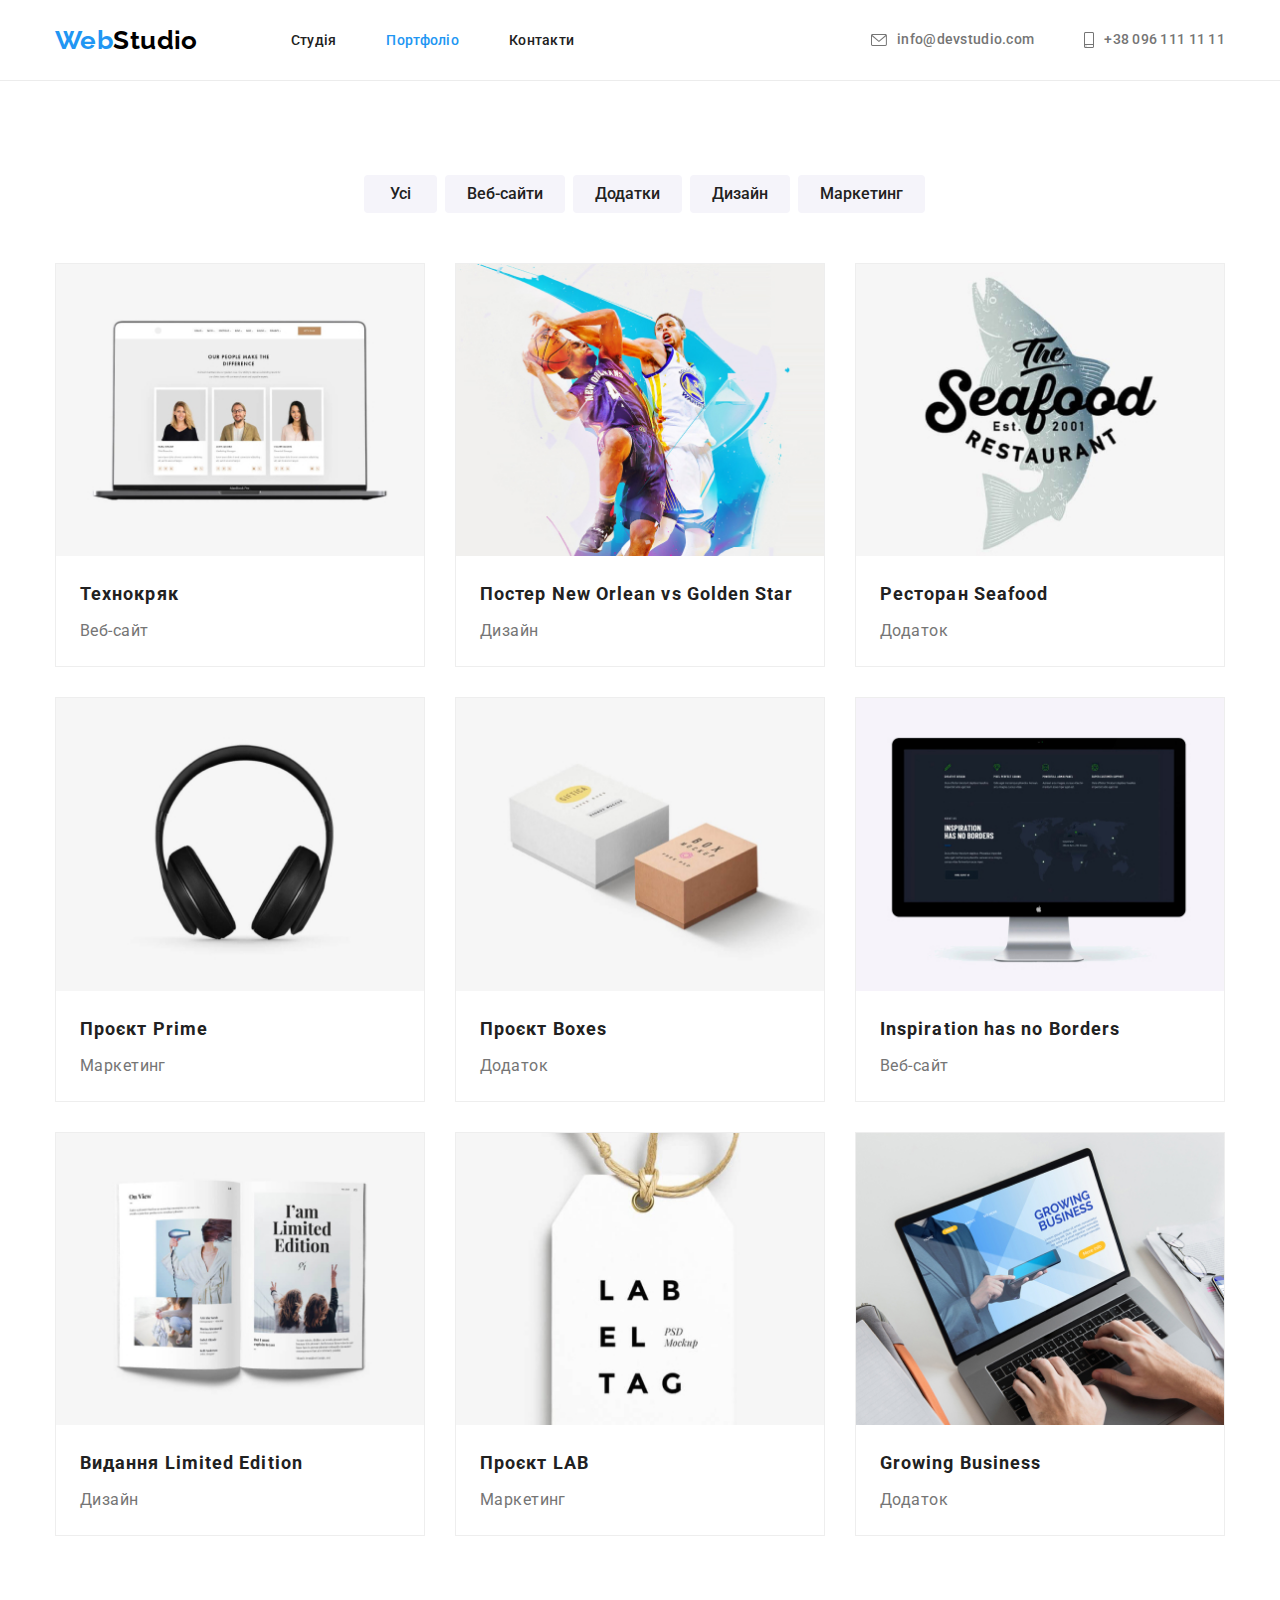
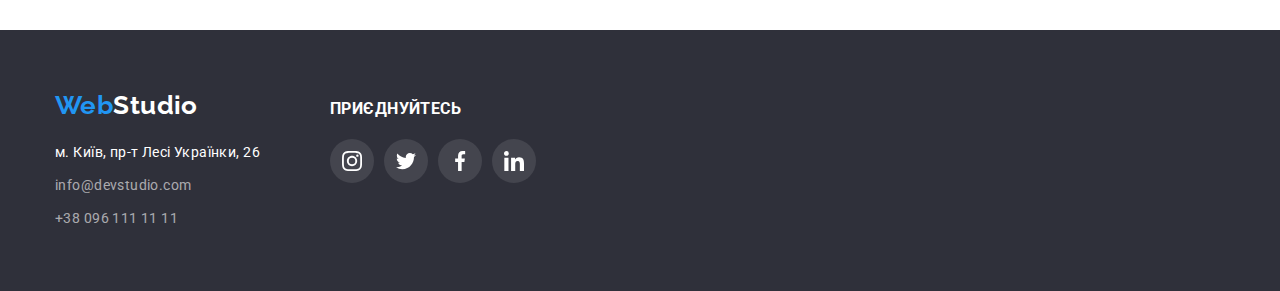
==== portfolio.html @ 6695ce91 "old-Relese" ====
<!DOCTYPE html>
<html lang="ua">
  <head>
    <meta charset="UTF-8" />
    <meta http-equiv="X-UA-Compatible" content="IE=edge" />
    <meta name="viewport" content="width=device-width, initial-scale=1.0" />
    <link
      rel="stylesheet"
      href="https://cdnjs.cloudflare.com/ajax/libs/modern-normalize/1.0.0/modern-normalize.min.css"
    />
    <link rel="preconnect" href="https://fonts.googleapis.com" />
    <link rel="preconnect" href="https://fonts.gstatic.com" crossorigin />
    <link rel="preconnect" href="https://fonts.googleapis.com" />
    <link rel="preconnect" href="https://fonts.gstatic.com" crossorigin />
    <link
      href="https://fonts.googleapis.com/css2?family=Raleway:wght@700&family=Roboto:wght@400;500;700;900&display=swap"
      rel="stylesheet"
    />
    <title>Homework</title>
    <link rel="stylesheet" href="css/styles.css" />
  </head>

  <body>
    <header class="header">
      <div class="container header-container">
        <nav class="header-nav">
          <a class="link logo header-logo" href="./index.html"
            ><span class="logo-accent">Web</span>Studio</a
          >
          <ul class="list header-link-list">
            <li><a class="link header-link" href="./index.html">Студія</a></li>
            <li><a class="link header-link current" href="./portfolio.html">Портфоліо</a></li>
            <li><a class="link header-link" href="">Контакти</a></li>
          </ul>
        </nav>
        <ul class="list header-contacts-list">
          <li class="header-contacts-card">
            <a class="link header-contacts-link" href="mailto:info@devstudio.com"
              ><svg class="contact-icons" width="16" height="12">
                <use href="./images/icons.svg#icon_mail-us"></use>
              </svg>
              <span>info@devstudio.com</span></a
            >
          </li>
          <li class="header-contacts-card">
            <a class="link header-contacts-link" href="tel:+380961111111"
              ><svg class="contact-icons" width="10" height="16">
                <use href="./images/icons.svg#icon_call-us"></use>
              </svg>
              <span>+38 096 111 11 11</span></a
            >
          </li>
        </ul>
      </div>
    </header>
    <main>
      <section class="portfolio section">
        <div class="container">
          <h1 hidden class="visualy-hidden">Проекти</h1>
          <ul class="list filters-list">
            <li><button class="btn filters-btn" type="button">Усі</button></li>
            <li>
              <button class="btn filters-btn" type="button">Веб-сайти</button>
            </li>
            <li><button class="btn filters-btn" type="button">Додатки</button></li>
            <li><button class="btn filters-btn" type="button">Дизайн</button></li>
            <li>
              <button class="btn filters-btn" type="button">Маркетинг</button>
            </li>
          </ul>
          <ul class="list project-list">
            <li class="project">
              <a class="link" href="">
                <img
                  class="project-img"
                  src="./images/techno-cryak.jpg"
                  alt="ноутбук з відкритим сайтом якоїсь команди"
                  width="370"
                  height="294"
                />
                <div class="project-about">
                  <h2 class="project-title">Технокряк</h2>
                  <p class="project-text">Веб-сайт</p>
                </div>
              </a>
            </li>
            <li class="project">
              <a class="link" href="#">
                <img
                  class="project-img"
                  src="./images/basketball.jpg"
                  alt="2 баскетболісти і м'яч"
                  width="370"
                  height="294"
                />
                <div class="project-about">
                  <h2 class="project-title">Постер New Orlean vs Golden Star</h2>
                  <p class="project-text">Дизайн</p>
                </div>
              </a>
            </li>
            <li class="project">
              <a class="link" href="#"
                ><img
                  class="project-img"
                  src="./images/restourant.jpg"
                  alt="логотип"
                  width="370"
                  height="294"
                />
                <div class="project-about">
                  <h2 class="project-title">Ресторан Seafood</h2>
                  <p class="project-text">Додаток</p>
                </div>
              </a>
            </li>
            <li class="project">
              <a class="link" href="#"
                ><img
                  class="project-img"
                  src="./images/prime.jpg"
                  alt="великі навушники"
                  width="370"
                  height="294"
                />
                <div class="project-about">
                  <h2 class="project-title">Проєкт Prime</h2>
                  <p class="project-text">Маркетинг</p>
                </div>
              </a>
            </li>
            <li class="project">
              <a class="link" href="#"
                ><img
                  class="project-img"
                  src="./images/boxes-proj.jpg"
                  alt="дві стильні коробки"
                  width="370"
                  height="294"
                />
                <div class="project-about">
                  <h2 class="project-title">Проєкт Boxes</h2>
                  <p class="project-text">Додаток</p>
                </div>
              </a>
            </li>
            <li class="project">
              <a class="link" href="#"
                ><img
                  class="project-img"
                  src="./images/inspiration.jpg"
                  alt="проект на моніторі"
                  width="370"
                  height="294"
                />
                <div class="project-about">
                  <h2 class="project-title">Inspiration has no Borders</h2>
                  <p class="project-text">Веб-сайт</p>
                </div>
              </a>
            </li>
            <li class="project">
              <a class="link" href="#"
                ><img
                  class="project-img"
                  src="./images/limited-edition.jpg"
                  alt="журнал"
                  width="370"
                  height="294"
                />
                <div class="project-about">
                  <h2 class="project-title">Видання Limited Edition</h2>
                  <p class="project-text">Дизайн</p>
                </div></a
              >
            </li>
            <li class="project">
              <a class="link" href="#">
                <img
                  class="project-img"
                  src="./images/the-lab-proj.jpg"
                  alt="пейджик з назвою"
                  width="370"
                  height="294"
                />
                <div class="project-about">
                  <h2 class="project-title">Проєкт LAB</h2>
                  <p class="project-text">Маркетинг</p>
                </div></a
              >
            </li>
            <li class="project">
              <a class="link" href="#">
                <img
                  class="project-img"
                  src="./images/grow-business.jpg"
                  alt="робота за ноутбуком"
                  width="370"
                  height="294"
                />
                <div class="project-about">
                  <h2 class="project-title">Growing Business</h2>
                  <p class="project-text">Додаток</p>
                </div>
              </a>
            </li>
          </ul>
        </div>
      </section>
    </main>
    <footer class="footer">
      <div class="container footer-container">
        <div class="footer-cards">
          <a class="link logo logo-last" href="./index.html"
            ><span class="logo-accent">Web</span>Studio</a
          >
          <address class="adress">
            <ul class="list adress-list">
              <li>
                <a
                  class="link adress-map"
                  href="https://www.google.com.ua/maps/place/%D0%B1%D1%83%D0%BB%D1%8C%D0%B2%D0%B0%D1%80+%D0%9B%D0%B5%D1%81%D1%96+%D0%A3%D0%BA%D1%80%D0%B0%D1%97%D0%BD%D0%BA%D0%B8,+26/@50.4266265,30.5386271,18.17z/data=!4m6!3m5!1s0x40d4cf0e033ecbe9:0x57a4dffefec77da0!4b1!8m2!3d50.4265807!4d30.5383858?hl=uk"
                  target="_blank"
                  rel="nofolow noreferrer noopener"
                  >м. Київ, пр-т Лесі Українки, 26</a
                >
              </li>
              <li>
                <a class="link adress-link" href="mailto:info@devstudio.com">info@devstudio.com</a>
              </li>
              <li>
                <a class="link adress-link" href="tel:+380961111111">+38 096 111 11 11</a>
              </li>
            </ul>
          </address>
        </div>
        <div class="socials">
          <h3>Приєднуйтесь</h3>
          <ul class="list socials-list">
            <li>
              <a href="" class="link socials-link">
                <svg width="20" height="20">
                  <use href="./images/icons.svg#icon_instagram"></use>
                </svg>
              </a>
            </li>
            <li>
              <a href="" class="link socials-link">
                <svg width="20" height="20">
                  <use href="./images/icons.svg#icon_twitter"></use>
                </svg>
              </a>
            </li>
            <li>
              <a href="" class="link socials-link">
                <svg width="20" height="20">
                  <use href="./images/icons.svg#icon_facebook"></use>
                </svg>
              </a>
            </li>
            <li>
              <a href="" class="link socials-link">
                <svg width="20" height="20">
                  <use href="./images/icons.svg#icon_linkedin"></use>
                </svg>
              </a>
            </li>
          </ul>
        </div>
      </div>
    </footer>
  </body>
</html>
---- css/styles.css ----
:root {
      --zeema-blue: #2196f3;
      --dark-theme: #2F303A;
      --color-white: #FFFFFF;
      --color-gray: #757575;
      --color-onix: #212121;
      --medium-text: 16px;
      --gaps-small: 30px;
      --gaps-medium: 50px;
      --top-distance: 94px;
      --left-right-dist: 215px;
}

*,
*::after,
*::before {
      margin: 0;
}

body {
      font-family: 'Roboto', sans-serif;
      font-size: 14px;
      letter-spacing: 0.03em;
      color: var(--color-onix);
      background-color: var(--color-white);
      position: relative;
}

/* ---------------General-styles-----------------*/

.container {
      width: 1200px;
      padding: 0 15px;
      margin: auto;
}

.section {
      padding: 94px 0;
      margin: auto;
      background-repeat: no-repeat;
}

.list {
      list-style: none;
      padding-left: 0;
      display: flex;
}

.link {
      text-decoration: none;

}

/* margin: inherit; */

.logo {
      font-family: 'Raleway', sans-serif;
      font-weight: 700;
      font-size: 26px;
      line-height: 1.19;
      color: #000000;
}

.logo .logo-accent {
      color: var(--zeema-blue);
}

.logo.logo-last {
      color: var(--color-white);

}

.section-title {
      font-size: 36px;
      line-height: 1.66;
      text-align: center;
      margin-bottom: var(--gaps-medium);
}

.btn {
      font-family: inherit;
      border-radius: 4px;
      border: hidden;
}

.btn:hover,
.btn:focus {
      color: var(--color-white);
      background-color: var(--zeema-blue);
      box-shadow: 0px 4px 4px rgba(0, 0, 0, 0.15);
      cursor: pointer;
}

.link.header-link.current {
      color: var(--zeema-blue)
}

img {
      display: block;
      max-width: 100%;
      height: auto;
}

/*---------------Menu-----------------*/

.header {
      border-bottom: 1px solid #ECECEC;
}

.header-logo {
      padding: 24px 0;
      margin-right: 93px;
}

.header-container {
      display: flex;
}

.header-nav {
      display: flex;
      justify-items: center;
      align-items: center;
}

.header-link {
      font-weight: 500;
      font-size: var(--small-text);
      line-height: 1.14;
      letter-spacing: 0.02em;
      color: inherit;
      padding: 32px 0;
}

.header-link-list {
      column-gap: var(--gaps-medium);
}

/* .header-link-list li:nth-child(n+2) {
      margin-left: var(--gaps-medium);
} */

/* .header-link-list li:first-child {
      margin-left: 0;
} */

.header-link:hover,
.header-link:focus {
      color: var(--zeema-blue);
}

.header-contacts-list {
      align-items: center;
      column-gap: var(--gaps-medium);
      margin-left: auto;
}

/* .header-contacts-list li:nth-child(n+2) {
      margin-left:var(--gaps-medium);
} */

.header-contacts-link {
      font-weight: 500;
      font-size: var(--small-text);
      line-height: 1.14;
      letter-spacing: 0.02em;
      color: var(--color-gray);
      padding: 32px 0;
      display: flex;
      align-items: center;
}

.header-contacts-link:hover,
.header-contacts-link:focus {
      color: var(--zeema-blue);
      fill: var(--zeema-blue);
}

.header-contacts-link span {
      margin-left: 10px;
}

.contact-icons {
      fill: currentColor
}

/*-------------Contacts---------------*/

.footer {
      background-color: var(--dark-theme);
      padding: 60px 0;
}

/* height: 252px; */

.footer-container {
      display: flex;
      column-gap: 70px;
      align-items: baseline;
}

.adress {
      margin-top: 20px;
      display: flex;
      column-gap: 70px;
}

.socials h3 {
      line-height: 1.14;
      text-transform: uppercase;
      color: var(--color-white);
      margin-bottom: 20px;
}

.adress-list {
      flex-direction: column;
      row-gap: 9px;
}

/* .adress-list li:nth-child(-n+2) {
      margin-bottom: 9px;
} */

.socials-list {
      align-items: baseline;
      column-gap: 10px;
}

.socials-list li {
      background-color: rgba(256, 256, 256, 0.1);
      border-radius: 50%;
      width: 44px;
      height: 44px;

}

.socials-list li:hover,
.socials-list li:focus {
      background-color: var(--zeema-blue);
}

.socials-link {
      width: 100%;
      height: 100%;
      fill: var(--color-white);
      display: flex;
      align-items: center;
      justify-content: center;
}

.adress-map {
      font-style: normal;
      color: var(--color-white);
      line-height: 1.71;
}

.adress-link {
      font-style: normal;
      line-height: 1.71;
      color: rgba(255, 255, 255, 0.6);
}

.adress-link:hover,
.adress-link:focus {
      color: var(--zeema-blue);
}

/* ----------------------------HOME---------------------------*/

.hero {
      padding: 200px 0;
      text-align: center;
      background-image: linear-gradient(rgba(47, 48, 58, 0.4), rgba(47, 48, 58, 0.4)), url("../images/teamwork-day.jpg");
      background-position: center;
      max-width: 1600px;
      
      background-size: contain;
      background-color: var(--dark-theme);
}

.hero-title {
      text-transform: uppercase;
      font-weight: 900;
      font-size: 44px;
      line-height: 1.36;
      letter-spacing: 0.06em;
      color: var(--color-white);
      width: 696px;
      margin: auto auto var(--gaps-small);
}

.hero-btn {
      font-weight: 700;
      font-size: var(--medium-text);
      line-height: 1.88;
      letter-spacing: 0.06em;
      background-color: var(--zeema-blue);
      color: var(--color-white);
      width: 216px;
      height: 50px;
}

.hero-btn:active,
.hero-btn:focus {
      background-color: #188CE8;
}

/* -------------------features-------------------- */

.visualy-hidden {
      visibility: hidden;
}

.features-list {
      margin: auto;
      column-gap: var(--gaps-small);
}

.list.features-list .features-list-item {
      width: 270px;
}

/* .features-list-item:nth-child(n+2) {
      margin-left: var(--gaps-small);
} */

.features-list-item div {
      height: 120px;
      background-color: #F5F4FA;
      border-radius: 4px;
      display: flex;
      align-items: center;
      justify-content: center;
      margin-bottom: 30px;
}

.features-list-title {
      text-transform: uppercase;
      font-size: var(--small-text);
      line-height: 1.14;
}

.features-list-text {
      line-height: 1.71;
      color: var(--color-gray);
      margin-top: 10px;
}

/* -------------------Work------------------- */

.work {
      padding-top: 0;
}

.work-list {
      gap: var(--gaps-small);
}

/* .work-list-item:nth-child(n+2) {
      margin-left: var(--gaps-small);
} */

/*--------------------Team---------------------*/

.team {
      background-color: #F5F4FA;
}

.team-list {
      column-gap: var(--gaps-small);
}

.team-cards {
      background-color: var(--color-white);
      box-shadow: 0px 1px 3px rgba(0, 0, 0, 0.12), 0px 1px 1px rgba(0, 0, 0, 0.14), 0px 2px 1px rgba(0, 0, 0, 0.2);
      border-radius: 0px 0px 4px 4px;
      width: 270px;
}

/* .team-cards:nth-child(n+2) {
      margin-left: var(--gaps-small);
} */

.team-member-about {
      padding: var(--gaps-small) 32px;
}

.team-names {
      font-weight: 500;
      font-size: var(--medium-text);
      line-height: 1.18;
      text-align: center;
}

.team-text {
      font-size: var(--medium-text);
      line-height: 1.18;
      color: var(--color-gray);
      text-align: center;
      margin-top: 10px;
}

.member-socials {
      margin-top: 16px;
      justify-content: center;
      column-gap: 10px;
}

.member-socials li {
      width: 44px;
      height: 44px;
      background-color: inherit;
}

.member-social-link {
      width: 100%;
      height: 100%;
      border-radius: 50%;
      display: flex;
      align-items: center;
      justify-content: center;
      color: #AFB1B8;
}
.member-social-link svg {
      fill: currentColor;
}
.member-social-link:hover,
.member-social-link:focus {
      background-color: var(--zeema-blue);
      color: var(--color-white);
}

/* ---------------Regular clients----------------- */

.clients {
      justify-items: center;
      column-gap: var(--gaps-small);
}

.clients li {
      width: 170px;
      height: 92px;
      border: 1px solid #AFB1B8;
      border-radius: 4px;

}

.clients li:hover,
.clients li:focus {
      border: 1px solid var(--zeema-blue);
}

.client-link {
      width: 100%;
      height: 100%;
      display: flex;
      align-items: center;
      justify-content: center;
      margin: auto;
      color: #AFB1B8;
}

.client-link svg {
      fill: currentColor;
}

.client-link:hover,
.client-link:focus {
      color: var(--zeema-blue);
}

/*-------------------------PORTFOLIO--------------------------*/

.portfolio {
      background-color: var(--color-white);
}

.filters-list {
      display: flex;
      justify-content: center;
      margin-bottom: 50px;
}

.filters-btn {
      background-color: #F5F4FA;
      font-weight: 500;
      font-size: var(--medium-text);
      line-height: 1.62;
      color: var(--color-onix);
      min-width: 73px;
      padding: 6px 22px;
      margin-left: 8px;
}

.project-list {
      flex-wrap: wrap;
      gap: var(--gaps-small);

}

.project-list .project {
      width: 370px;
      background: var(--color-white);
      border: 1px solid #EEEEEE;
}

.project .link:hover,
.project .link:focus {
      display:block;
      width: 100%;
      height: 100%;
      box-shadow: 0px 1px 1px rgba(0, 0, 0, 0.12),
            0px 4px 4px rgba(0, 0, 0, 0.06),
            1px 4px 6px rgba(0, 0, 0, 0.16);
}

/* width: 370px;
      margin-left: var(--gaps-small);
      margin-bottom: var(--gaps-small); */

/* // .project-list:nth-child(3n+1) {
      margin-left: 0;
}

.project-list:nth-child(-n+3) {
      margin-bottom: 0;
} // */

.project-about {
      padding: 20px 24px;
}

.project-title {
      font-size: 18px;
      line-height: 2;
      letter-spacing: 0.06em;
      color: var(--color-onix);
}

.project-text {
      font-size: var(--medium-text);
      line-height: 1.88;
      color: var(--color-gray);
      margin-top: 4px;
}
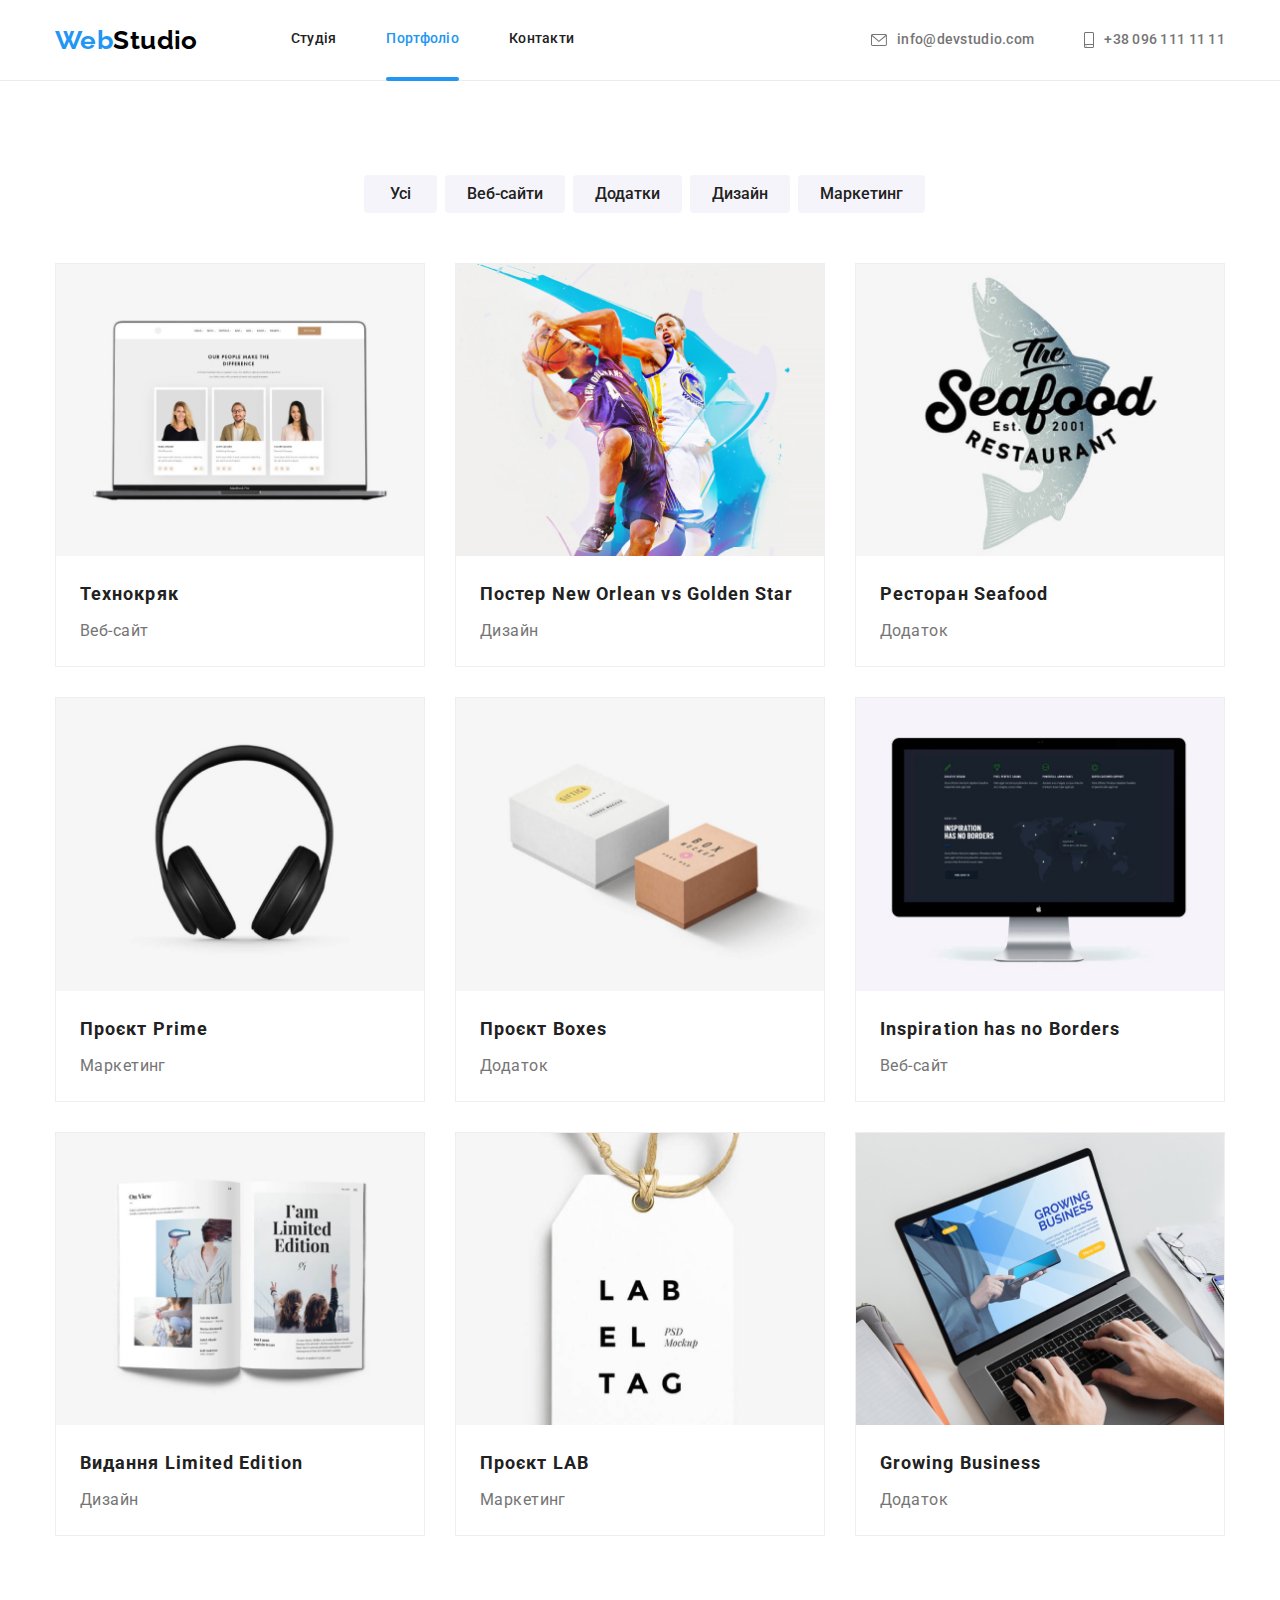
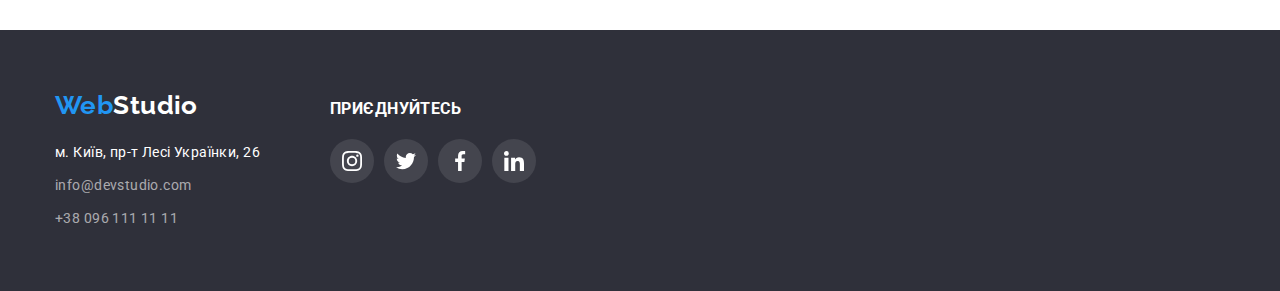
==== commit 0849a28c: "Relese-1" ====
--- a/portfolio.html
+++ b/portfolio.html
@@ -70,14 +70,21 @@
           </ul>
           <ul class="list project-list">
             <li class="project">
-              <a class="link" href="">
-                <img
-                  class="project-img"
-                  src="./images/techno-cryak.jpg"
-                  alt="ноутбук з відкритим сайтом якоїсь команди"
-                  width="370"
-                  height="294"
-                />
+              <a class="link project-link" href="">
+                <div class="overlay-div">
+                  <img
+                    class="project-img"
+                    src="./images/techno-cryak.jpg"
+                    alt="ноутбук з відкритим сайтом якоїсь команди"
+                    width="370"
+                    height="294"
+                  />
+                  <p class="overlay">
+                    Ресурс пропонує комплексні пропозиції з різним рівнем функціоналу та сервісів.
+                    Все це дозволить відвідувачу отримати вичерпні відомості про компанію чи
+                    приватну особу.
+                  </p>
+                </div>
                 <div class="project-about">
                   <h2 class="project-title">Технокряк</h2>
                   <p class="project-text">Веб-сайт</p>
@@ -85,14 +92,17 @@
               </a>
             </li>
             <li class="project">
-              <a class="link" href="#">
-                <img
-                  class="project-img"
-                  src="./images/basketball.jpg"
-                  alt="2 баскетболісти і м'яч"
-                  width="370"
-                  height="294"
-                />
+              <a class="link project-link" href="#">
+                <div class="overlay-div">
+                  <img
+                    class="project-img"
+                    src="./images/basketball.jpg"
+                    alt="2 баскетболісти і м'яч"
+                    width="370"
+                    height="294"
+                  />
+                  <p></p>
+                </div>
                 <div class="project-about">
                   <h2 class="project-title">Постер New Orlean vs Golden Star</h2>
                   <p class="project-text">Дизайн</p>
@@ -100,14 +110,17 @@
               </a>
             </li>
             <li class="project">
-              <a class="link" href="#"
-                ><img
-                  class="project-img"
-                  src="./images/restourant.jpg"
-                  alt="логотип"
-                  width="370"
-                  height="294"
-                />
+              <a class="link project-link" href="#">
+                <div class="overlay-div">
+                  <img
+                    class="project-img"
+                    src="./images/restourant.jpg"
+                    alt="логотип"
+                    width="370"
+                    height="294"
+                  />
+                  <p></p>
+                </div>
                 <div class="project-about">
                   <h2 class="project-title">Ресторан Seafood</h2>
                   <p class="project-text">Додаток</p>
@@ -115,14 +128,17 @@
               </a>
             </li>
             <li class="project">
-              <a class="link" href="#"
-                ><img
-                  class="project-img"
-                  src="./images/prime.jpg"
-                  alt="великі навушники"
-                  width="370"
-                  height="294"
-                />
+              <a class="link project-link" href="#">
+                <div class="overlay-div">
+                  <img
+                    class="project-img"
+                    src="./images/prime.jpg"
+                    alt="великі навушники"
+                    width="370"
+                    height="294"
+                  />
+                  <p></p>
+                </div>
                 <div class="project-about">
                   <h2 class="project-title">Проєкт Prime</h2>
                   <p class="project-text">Маркетинг</p>
@@ -130,14 +146,17 @@
               </a>
             </li>
             <li class="project">
-              <a class="link" href="#"
-                ><img
-                  class="project-img"
-                  src="./images/boxes-proj.jpg"
-                  alt="дві стильні коробки"
-                  width="370"
-                  height="294"
-                />
+              <a class="link project-link" href="#">
+                <div class="overlay-div">
+                  <img
+                    class="project-img"
+                    src="./images/boxes-proj.jpg"
+                    alt="дві стильні коробки"
+                    width="370"
+                    height="294"
+                  />
+                  <p></p>
+                </div>
                 <div class="project-about">
                   <h2 class="project-title">Проєкт Boxes</h2>
                   <p class="project-text">Додаток</p>
@@ -145,14 +164,17 @@
               </a>
             </li>
             <li class="project">
-              <a class="link" href="#"
-                ><img
-                  class="project-img"
-                  src="./images/inspiration.jpg"
-                  alt="проект на моніторі"
-                  width="370"
-                  height="294"
-                />
+              <a class="link project-link" href="#">
+                <div class="overlay-div">
+                  <img
+                    class="project-img"
+                    src="./images/inspiration.jpg"
+                    alt="проект на моніторі"
+                    width="370"
+                    height="294"
+                  />
+                  <p></p>
+                </div>
                 <div class="project-about">
                   <h2 class="project-title">Inspiration has no Borders</h2>
                   <p class="project-text">Веб-сайт</p>
@@ -160,14 +182,17 @@
               </a>
             </li>
             <li class="project">
-              <a class="link" href="#"
-                ><img
-                  class="project-img"
-                  src="./images/limited-edition.jpg"
-                  alt="журнал"
-                  width="370"
-                  height="294"
-                />
+              <a class="link project-link" href="#">
+                <div class="overlay-div">
+                  <img
+                    class="project-img"
+                    src="./images/limited-edition.jpg"
+                    alt="журнал"
+                    width="370"
+                    height="294"
+                  />
+                  <p></p>
+                </div>
                 <div class="project-about">
                   <h2 class="project-title">Видання Limited Edition</h2>
                   <p class="project-text">Дизайн</p>
@@ -175,14 +200,17 @@
               >
             </li>
             <li class="project">
-              <a class="link" href="#">
-                <img
-                  class="project-img"
-                  src="./images/the-lab-proj.jpg"
-                  alt="пейджик з назвою"
-                  width="370"
-                  height="294"
-                />
+              <a class="link project-link" href="#">
+                <div class="overlay-div">
+                  <img
+                    class="project-img"
+                    src="./images/the-lab-proj.jpg"
+                    alt="пейджик з назвою"
+                    width="370"
+                    height="294"
+                  />
+                  <p></p>
+                </div>
                 <div class="project-about">
                   <h2 class="project-title">Проєкт LAB</h2>
                   <p class="project-text">Маркетинг</p>
@@ -190,14 +218,17 @@
               >
             </li>
             <li class="project">
-              <a class="link" href="#">
-                <img
-                  class="project-img"
-                  src="./images/grow-business.jpg"
-                  alt="робота за ноутбуком"
-                  width="370"
-                  height="294"
-                />
+              <a class="link project-link" href="#">
+                <div class="overlay-div">
+                  <img
+                    class="project-img"
+                    src="./images/grow-business.jpg"
+                    alt="робота за ноутбуком"
+                    width="370"
+                    height="294"
+                  />
+                  <p></p>
+                </div>
                 <div class="project-about">
                   <h2 class="project-title">Growing Business</h2>
                   <p class="project-text">Додаток</p>
--- a/css/styles.css
+++ b/css/styles.css
@@ -7,8 +7,6 @@
       --medium-text: 16px;
       --gaps-small: 30px;
       --gaps-medium: 50px;
-      --top-distance: 94px;
-      --left-right-dist: 215px;
 }
 
 *,
@@ -28,6 +26,12 @@
 
 /* ---------------General-styles-----------------*/
 
+img {
+      display: block;
+      max-width: 100%;
+      height: auto;
+}
+
 .container {
       width: 1200px;
       padding: 0 15px;
@@ -50,8 +54,6 @@
       text-decoration: none;
 
 }
-
-/* margin: inherit; */
 
 .logo {
       font-family: 'Raleway', sans-serif;
@@ -95,10 +97,26 @@
       color: var(--zeema-blue)
 }
 
-img {
+/* .current-page::after {
       display: block;
-      max-width: 100%;
-      height: auto;
+      content: '';
+      width: 100%;
+      height: 4px;
+      border-radius: 2px;
+      background-color: var(--zeema-blue);
+      position: relative;
+      top: 31px;
+} */
+
+.header-link.current::after {
+      display: block;
+      content: '';
+      width: 100%;
+      height: 4px;
+      border-radius: 2px;
+      background-color: var(--zeema-blue);
+      position: relative;
+      top: 31px;
 }
 
 /*---------------Menu-----------------*/
@@ -264,6 +282,111 @@
       color: var(--zeema-blue);
 }
 
+/* --------------Back-drop------------- */
+
+.is-hidden {
+      visibility: hidden;
+      opacity: 0;
+      pointer-events: none;
+}
+
+.backdrop {      
+      width:100%;
+      height: 100%;
+      background-color: rgba(0, 0, 0, 0.2);
+      position: fixed;
+      top:0;
+      transition: opacity 250ms linear, visibility 250ms linear;
+      
+}
+
+/* .modal {
+      position: fixed;
+      transform-origin: center;
+      opacity: 0;
+      transform: scale(0.8) translate(135.5%,21%);
+      transition-property: opacity transform;
+      transition-duration: 250ms;
+      transition-timing-function: ease;
+}
+.backdrop:hover .modal {
+      opacity:1;
+      transform: scale(1) translate(110%,15.6%);
+} */
+
+.modal {
+      width: 528px;
+      height: 581px;
+      background-color: #FFFFFF;
+      box-shadow: 0px 1px 3px rgba(0, 0, 0, 0.12), 0px 1px 1px rgba(0, 0, 0, 0.14), 0px 2px 1px rgba(0, 0, 0, 0.2);
+      border-radius: 4px;
+      position: absolute;
+      top: 50%;
+      left: 50%;
+      transform: translate(-50%,-48.5%) scale(1);
+      transition: transform 250ms;
+      transition-timing-function:cubic-bezier(.89, .01, .45, .99);
+}
+/* cubic-bezier(.74, .01, .7, 1) cubic-bezier(.7, -0.01, .56, 1) cubic-bezier(.67, 0, .78, .47) cubic-bezier(.77, 0, .45, .99) */
+.backdrop.is-hidden .modal {
+      transform: translate(-50%,-36%) scale(0.41,0.09);
+}
+
+/* .modal {
+      transform: scale(0.8) translate(135.5%,21%); 
+      opacity:1;
+      transform: scale(1) translate(110%,15.6%);
+} */
+
+/* animation-name: modal;
+      animation-duration: 1000ms;
+      animation-timing-function: ease;
+      animation-delay: 2000ms;
+      animation-iteration-count: 1;
+      animation-fill-mode: backwards; */
+@keyframes modal {
+      0% {
+            opacity:0;
+            transform: scale(0.8) translate(110%,15.6%);
+      }
+      100% {
+            opacity:1;
+            transform: scale(1) translate(110%,15.6%);
+      }
+
+}
+
+.backdrop.is-hidden .modal-close {
+      visibility: hidden;
+}
+
+.modal-close {
+      color: inherit;
+      padding: 6px;
+      width: 30px; height: 30px;
+      border: 1px solid rgba(0, 0, 0, 0.1);
+      border-radius: 50%;
+      display: flex;
+      align-items: center;
+      justify-content: center;
+      background-color: transparent;
+      box-shadow: 0px 1px 3px rgba(0, 0, 0, 0.12), 0px 1px 1px rgba(0, 0, 0, 0.14), 0px 2px 1px rgba(0, 0, 0, 0.2);
+      position: absolute;
+      transform-origin: top right;
+      top: 8px;
+      right: 8px;
+      transition: visibility 100ms linear 200ms;
+}
+/* style="width: 30px; height: 30px" */
+.modal-close:hover, .modal-close:focus {
+      box-shadow: none;
+      cursor: pointer;
+      color: var(--zeema-blue);
+}
+.modal-close:hover svg,
+.modal-close:focus svg {
+      fill: currentColor;
+}
 /* ----------------------------HOME---------------------------*/
 
 .hero {
@@ -272,8 +395,8 @@
       background-image: linear-gradient(rgba(47, 48, 58, 0.4), rgba(47, 48, 58, 0.4)), url("../images/teamwork-day.jpg");
       background-position: center;
       max-width: 1600px;
-      
-      background-size: contain;
+      margin: auto;
+      background-size: cover;
       background-color: var(--dark-theme);
 }
 
@@ -299,7 +422,7 @@
       height: 50px;
 }
 
-.hero-btn:active,
+.hero-btn:hover,
 .hero-btn:focus {
       background-color: #188CE8;
 }
@@ -358,11 +481,27 @@
 /* .work-list-item:nth-child(n+2) {
       margin-left: var(--gaps-small);
 } */
-
+.work-list-item {
+      position: relative;
+}
+.work-list-item p {
+      text-transform: uppercase;
+      color: var(--color-white);
+      width: 100%;
+      height: 70px;
+      background-color:rgba(47, 48, 58, 0.8);
+      display: flex;
+      align-items: center;
+      justify-content: center;
+      position: absolute;
+      top: 224px;
+}
+/* calc(100%-70px) */
 /*--------------------Team---------------------*/
 
 .team {
       background-color: #F5F4FA;
+      max-width: 1600px;
 }
 
 .team-list {
@@ -502,9 +641,12 @@
       background: var(--color-white);
       border: 1px solid #EEEEEE;
 }
-
-.project .link:hover,
-.project .link:focus {
+.project-link {
+      
+      overflow: hidden;
+}
+.project-link:hover,
+.project-link:focus {
       display:block;
       width: 100%;
       height: 100%;
@@ -512,21 +654,38 @@
             0px 4px 4px rgba(0, 0, 0, 0.06),
             1px 4px 6px rgba(0, 0, 0, 0.16);
 }
-
-/* width: 370px;
-      margin-left: var(--gaps-small);
-      margin-bottom: var(--gaps-small); */
-
-/* // .project-list:nth-child(3n+1) {
-      margin-left: 0;
-}
-
-.project-list:nth-child(-n+3) {
-      margin-bottom: 0;
-} // */
+.overlay-div {
+      position: relative;
+      overflow: hidden;
+}
+
+.overlay {
+      width: 100%;
+      height: 100%;
+      background-color: rgba(33, 150, 243, 0.9);
+      
+      font-size: 18px;
+      line-height: 1.56;
+      color: var(--color-white);
+      padding: 63px 24px;
+      
+      position: absolute;
+      top: 0;
+      left: 0;
+      transform: translatey(100%);
+      transition-property: transform;
+      transition-duration:250ms;
+      transition-timing-function:cubic-bezier(0.4, 0, 0.2, 1);
+}
+
+.project-link:hover .overlay,
+.project-link:focus .overlay {
+      transform: translatey(0);
+}
 
 .project-about {
       padding: 20px 24px;
+      z-index: 2;
 }
 
 .project-title {
@@ -541,4 +700,5 @@
       line-height: 1.88;
       color: var(--color-gray);
       margin-top: 4px;
-}+}
+
